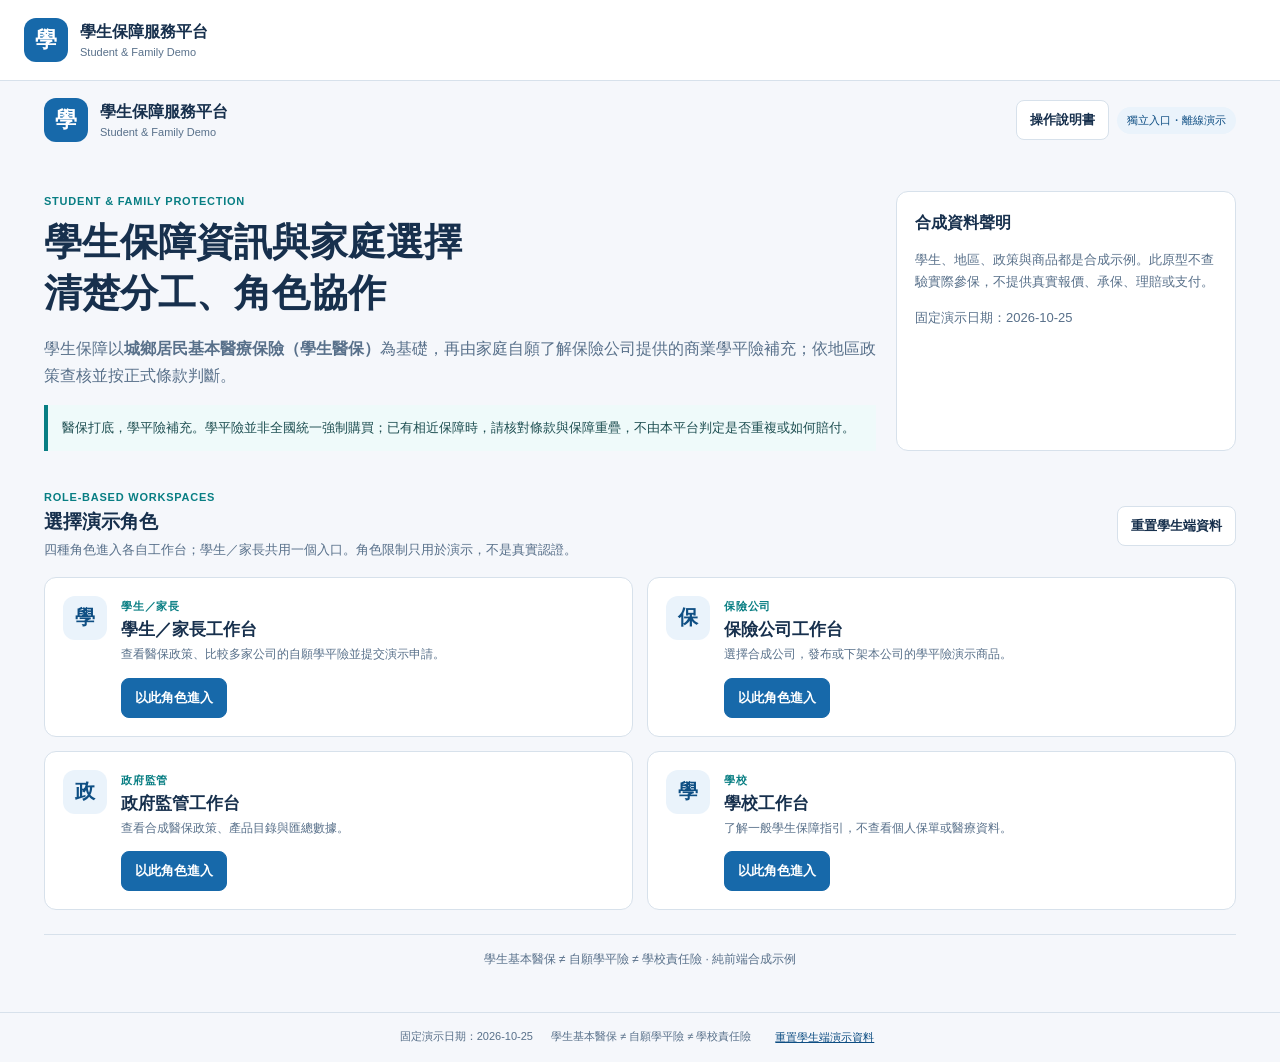
==== site/index.html @ 9c061a11 "Publish student insurance demo Co-authored-by: Copilot App <223556219+Copilot@users.noreply.github.c" ====
<!doctype html>
<html lang="zh-Hant">
<head>
  <meta charset="utf-8">
  <meta name="viewport" content="width=device-width, initial-scale=1">
  <meta name="theme-color" content="#f5f7fb">
  <title>學生保障服務平台｜獨立演示</title>
  <link rel="stylesheet" href="styles.css">
  <script defer src="student.js"></script>
</head>
<body>
  <header class="site-header">
    <a class="brand" href="#/login" aria-label="學生保障服務平台首頁">
      <span class="brand-mark" aria-hidden="true">學</span>
      <span><strong>學生保障服務平台</strong><small>Student &amp; Family Demo</small></span>
    </a>
  </header>

  <div id="app-error" class="notice notice-danger" role="alert" hidden></div>
  <div id="app" aria-live="polite"></div>
  <div id="guide-pointer" class="guide-pointer" hidden aria-hidden="true"></div>
  <button id="guide-launcher" class="guide-launcher" type="button" data-action="reopen-guide" aria-expanded="false" aria-controls="student-guide" hidden>操作說明書 <span id="guide-launcher-step">第 1/7 步</span> · 展開</button>
  <aside id="student-guide" class="student-guide" role="dialog" aria-labelledby="student-guide-title" hidden>
    <header class="guide-titlebar" id="guide-titlebar">
      <div class="guide-title"><span class="eyebrow">ROLE-BASED WALKTHROUGH</span><h2 id="student-guide-title" tabindex="-1">操作說明書・跟隨步驟</h2></div>
      <div class="guide-window-controls">
        <button class="icon-button" type="button" data-action="close-guide" aria-label="最小化操作說明書" title="收起到右下角，保留目前步驟">−</button>
        <button class="icon-button" type="button" data-action="guide-maximize" aria-label="最大化操作說明書" title="最大化操作說明書" aria-pressed="false">□</button>
        <button class="icon-button" type="button" data-action="guide-reset-window" aria-label="恢復操作說明書預設尺寸與位置" title="恢復預設尺寸與位置，不改變步驟">↺</button>
      </div>
    </header>
    <div class="guide-controls">
      <label for="guide-step-select">操作步驟（可直接跳轉）</label>
      <select id="guide-step-select"></select>
      <p>桌面可拖動標題列與八向邊角調整；手機可全螢幕閱讀。收起後可從底部恢復，步驟與閱讀位置會保留。</p>
    </div>
    <div class="guide-content" id="guide-body">
      <p class="guide-role" id="guide-role"></p>
      <h3 id="guide-heading" tabindex="-1"></h3>
      <p id="guide-text"></p>
      <p class="guide-result"><strong>本步完成：</strong><span id="guide-done"></span></p>
      <p class="guide-principle">操作說明只帶你到功能位置，不會自動切換角色、不會填表或提交業務。</p>
    </div>
    <footer class="guide-footer">
      <p id="guide-location" role="status" aria-live="polite"></p>
      <span id="guide-progress" role="status" aria-live="polite"></span>
      <div class="guide-buttons">
        <button type="button" data-action="guide-previous">上一步</button>
        <button type="button" data-action="guide-next">下一步</button>
        <button type="button" class="button" data-action="guide-locate">帶我到這一步・箭頭提示</button>
      </div>
      <p>定位後可繼續閱讀原步驟；收起或按 Esc 會保留閱讀位置。閱讀本身不代表業務進度。</p>
    </footer>
    <span class="guide-resize" data-guide-resize="n" aria-hidden="true"></span>
    <span class="guide-resize" data-guide-resize="s" aria-hidden="true"></span>
    <span class="guide-resize" data-guide-resize="e" aria-hidden="true"></span>
    <span class="guide-resize" data-guide-resize="w" aria-hidden="true"></span>
    <span class="guide-resize" data-guide-resize="nw" aria-hidden="true"></span>
    <span class="guide-resize" data-guide-resize="ne" aria-hidden="true"></span>
    <span class="guide-resize" data-guide-resize="sw" aria-hidden="true"></span>
    <span class="guide-resize" data-guide-resize="se" aria-hidden="true"></span>
  </aside>
  <footer>
    <span>固定演示日期：2026-10-25</span>
    <span>學生基本醫保 ≠ 自願學平險 ≠ 學校責任險</span>
    <button class="text-button" type="button" data-action="reset">重置學生端演示資料</button>
  </footer>
</body>
</html>
---- site/styles.css ----
:root {
  color-scheme: light;
  --ink: #17304d;
  --muted: #58708a;
  --line: #d7e1eb;
  --paper: #fff;
  --canvas: #f5f7fb;
  --blue: #1769aa;
  --blue-dark: #0e4e83;
  --blue-soft: #eaf3fb;
  --teal: #087e83;
  --amber: #805500;
  --amber-soft: #fff5d9;
  --red: #9c2c32;
  font-family: "Segoe UI", "Microsoft JhengHei", sans-serif;
  color: var(--ink);
  background: var(--canvas);
}
* { box-sizing: border-box; }
body { margin: 0; min-width: 320px; background: var(--canvas); }
a { color: var(--blue-dark); }
button, select { font: inherit; }
button, a, select { -webkit-tap-highlight-color: transparent; }
button:focus-visible, a:focus-visible, select:focus-visible { outline: 3px solid #e6a700; outline-offset: 3px; }
.site-header { display: flex; justify-content: space-between; align-items: center; gap: 20px; padding: 18px max(24px, calc((100% - 1240px) / 2)); background: var(--paper); border-bottom: 1px solid var(--line); }
.brand { display: flex; min-width: 0; gap: 12px; align-items: center; color: var(--ink); text-decoration: none; }
.brand > span:last-child { min-width: 0; overflow-wrap: anywhere; }
.brand-mark { display: grid; place-items: center; width: 44px; height: 44px; border-radius: 12px; background: var(--blue); color: white; font-size: 22px; font-weight: 800; }
.brand strong, .brand small { display: block; }
.brand small { margin-top: 3px; color: var(--muted); font-size: 11px; }
.header-actions { display: flex; align-items: center; justify-content: flex-end; flex-wrap: wrap; gap: 8px; }
.role-picker { display: grid; gap: 3px; color: var(--muted); font-size: 11px; }
.role-picker select, select { min-height: 40px; padding: 8px 10px; border: 1px solid var(--line); border-radius: 8px; background: var(--paper); color: var(--ink); }
.button { display: inline-flex; min-height: 40px; align-items: center; justify-content: center; padding: 8px 13px; border: 1px solid var(--blue); border-radius: 8px; background: var(--blue); color: #fff; font-size: 13px; font-weight: 650; text-decoration: none; cursor: pointer; }
.button:hover { background: var(--blue-dark); }
.button.secondary { border-color: var(--line); background: var(--paper); color: var(--ink); }
.button.secondary:hover { border-color: var(--blue); background: var(--blue-soft); }
.button.danger { border-color: #e6b9b9; background: white; color: var(--red); }
.notice { max-width: 1240px; margin: 16px auto; padding: 14px 18px; border: 1px solid #e6c46a; border-radius: 10px; background: var(--amber-soft); color: #513900; font-size: 13px; line-height: 1.65; }
.notice strong, .notice span { display: block; }
.notice-danger { border-color: #e3b2b4; background: #fff0ef; color: #762327; }
.notice-danger strong { margin-bottom: 3px; }
[hidden] { display: none !important; }
.layout { display: grid; grid-template-columns: 220px minmax(0, 1fr); gap: 20px; max-width: 1240px; min-height: calc(100vh - 220px); margin: 0 auto; padding: 4px 0 32px; }
.sidebar { align-self: start; position: sticky; top: 12px; padding: 12px; border: 1px solid var(--line); border-radius: 12px; background: var(--paper); }
.side-title { margin: 4px 8px 10px; color: var(--muted); font-size: 11px; font-weight: 700; letter-spacing: .04em; }
.nav-list { display: grid; gap: 4px; }
.nav-list button { width: 100%; padding: 10px; border: 0; border-radius: 8px; background: transparent; color: var(--ink); text-align: left; cursor: pointer; }
.nav-list button:hover, .nav-list button[aria-current="page"] { background: var(--blue-soft); color: var(--blue-dark); font-weight: 700; }
.content { min-width: 0; }
.page-heading { display: flex; align-items: flex-start; justify-content: space-between; flex-wrap: wrap; gap: 16px; margin: 4px 0 18px; }
.eyebrow { color: var(--teal); font-size: 11px; font-weight: 750; letter-spacing: .07em; text-transform: uppercase; }
h1 { margin: 4px 0 6px; font-size: clamp(24px, 3vw, 34px); }
h2 { margin: 0 0 10px; font-size: 19px; }
h3 { margin: 0 0 8px; font-size: 15px; }
p { line-height: 1.65; }
.muted { color: var(--muted); }
.panel, .card, .metric { min-width: 0; padding: 18px; border: 1px solid var(--line); border-radius: 12px; background: var(--paper); }
.panel { margin-bottom: 14px; }
.grid { display: grid; grid-template-columns: repeat(2, minmax(0, 1fr)); gap: 12px; }
.metrics { display: grid; grid-template-columns: repeat(3, minmax(0, 1fr)); gap: 10px; margin-bottom: 14px; }
.metric span, .metric strong, .metric small { display: block; }
.metric span, .metric small { color: var(--muted); font-size: 12px; }
.metric strong { margin: 8px 0; font-size: 22px; overflow-wrap: anywhere; }
.card-list { display: grid; grid-template-columns: repeat(2, minmax(0, 1fr)); gap: 12px; }
.card h3 { font-size: 16px; }
.card p { margin: 8px 0; font-size: 13px; }
.tags { display: flex; flex-wrap: wrap; gap: 6px; margin: 10px 0; }
.tag { display: inline-flex; padding: 4px 8px; border-radius: 99px; background: var(--blue-soft); color: var(--blue-dark); font-size: 11px; }
.tag.warn { background: var(--amber-soft); color: var(--amber); }
.tag.danger { background: #fff0ef; color: var(--red); }
.field-row { display: flex; flex-wrap: wrap; align-items: end; gap: 12px; }
.field { display: grid; gap: 5px; min-width: 180px; color: var(--muted); font-size: 12px; }
.field select { width: 100%; }
.table-wrap { width: 100%; overflow-x: auto; }
table { width: 100%; border-collapse: collapse; font-size: 13px; }
th, td { min-width: 120px; padding: 10px; border-bottom: 1px solid var(--line); text-align: left; vertical-align: top; line-height: 1.5; }
th { background: #f0f5f9; }
.callout { padding: 12px 14px; border-left: 4px solid var(--teal); background: #effafa; color: #1c4d50; font-size: 13px; line-height: 1.65; }
.callout.warning { border-color: #e4ab24; background: var(--amber-soft); color: #513900; }
.profile { display: grid; grid-template-columns: minmax(0, 1fr) auto; gap: 12px; align-items: start; }
.profile dl { display: grid; grid-template-columns: repeat(2, minmax(0, 1fr)); gap: 8px 16px; margin: 8px 0 0; }
.profile dt { color: var(--muted); font-size: 11px; }
.profile dd { margin: 2px 0 0; font-size: 13px; overflow-wrap: anywhere; }
.profile dl div { min-width: 0; }
.application { display: flex; flex-wrap: wrap; align-items: center; justify-content: space-between; gap: 10px; padding: 12px 0; border-top: 1px solid var(--line); }
.empty { padding: 18px; border: 1px dashed #afc0cf; border-radius: 9px; color: var(--muted); }
.checkline { display: inline-flex; align-items: flex-start; gap: 8px; margin: 10px 0; color: var(--ink); font-size: 13px; line-height: 1.5; }
.checkline input { margin-top: 3px; accent-color: var(--blue); }
.error-text { color: var(--red); font-size: 13px; }
footer { display: flex; justify-content: center; flex-wrap: wrap; gap: 18px; padding: 16px; border-top: 1px solid var(--line); color: var(--muted); font-size: 11px; text-align: center; }
.text-button { border: 0; background: none; color: var(--blue-dark); text-decoration: underline; cursor: pointer; }
.login-page { max-width: 1240px; margin: auto; padding: 0 24px; }
.public-header, .section-title, .login-hero { display: flex; align-items: center; justify-content: space-between; gap: 20px; }
.public-header { min-height: 78px; }
.top-actions { display: flex; flex-wrap: wrap; align-items: center; gap: 8px; }
.demo-chip { padding: 6px 10px; border-radius: 20px; background: var(--blue-soft); color: var(--blue-dark); font-size: 11px; }
.login-hero { align-items: stretch; padding: 32px 0; }
.login-hero > div { flex: 1; }
.login-hero h1 { margin: 8px 0; font-size: clamp(26px, 3vw, 42px); }
.login-hero p, .section-title p { color: var(--muted); line-height: 1.7; }
.login-hero aside { width: min(340px, 36%); padding: 18px; border: 1px solid var(--line); border-radius: 12px; background: var(--paper); line-height: 1.65; }
.login-hero aside p { font-size: 13px; }
.login-section { margin: 4px 0 28px; }
.section-title { margin-bottom: 12px; }
.section-title h2 { margin: 4px 0; }
.section-title p { margin: 4px 0; font-size: 13px; }
.login-grid { display: grid; grid-template-columns: repeat(2, minmax(0, 1fr)); gap: 14px; }
.login-card { display: grid; grid-template-columns: 44px minmax(0, 1fr); align-items: start; gap: 10px 14px; padding: 18px; border: 1px solid var(--line); border-radius: 12px; background: var(--paper); }
.login-card > div:nth-child(2) { min-width: 0; }
.login-card h2 { margin: 4px 0; font-size: 17px; }
.login-card p { margin: 4px 0; color: var(--muted); font-size: 12px; line-height: 1.55; }
.login-card .button { grid-column: 2; justify-self: start; }
.role-mark { display: grid; place-items: center; width: 44px; height: 44px; border-radius: 12px; background: var(--blue-soft); color: var(--blue-dark); font-size: 20px; font-weight: 750; }
.public-footer { margin: 24px 0; padding: 16px; border-top: 1px solid var(--line); color: var(--muted); text-align: center; font-size: 12px; }
.app-shell { display: grid; grid-template-columns: 220px minmax(0, 1fr); min-height: 72vh; border: 1px solid var(--line); border-radius: 12px; overflow: hidden; background: var(--paper); }
.sidebar { display: flex; flex-direction: column; padding: 14px 10px; background: #f0f5f9; border-right: 1px solid var(--line); }
.sidebar-brand { padding: 4px 6px 18px; }
.side-label { margin: 8px; color: var(--muted); font-size: 11px; font-weight: 700; }
.sidebar nav { display: grid; gap: 4px; }
.nav-item { display: flex; align-items: center; gap: 9px; width: 100%; padding: 9px 10px; border: 0; border-radius: 8px; background: transparent; color: var(--ink); text-align: left; cursor: pointer; font-size: 13px; }
.nav-item:hover, .nav-item[aria-current="page"] { background: var(--blue-soft); color: var(--blue-dark); font-weight: 700; }
.nav-icon { display: grid; place-items: center; flex: 0 0 26px; height: 26px; border-radius: 7px; background: white; font-size: 12px; }
.sidebar-note { margin-top: auto; padding: 12px 8px 4px; color: var(--muted); font-size: 11px; }
.main-area { min-width: 0; }
.topbar { display: flex; justify-content: space-between; align-items: center; flex-wrap: wrap; gap: 12px; padding: 12px 18px; border-bottom: 1px solid var(--line); }
.topbar strong, .breadcrumb { display: block; font-size: 12px; }
.breadcrumb { margin-bottom: 3px; color: var(--muted); }
.business-date { color: var(--muted); font-size: 11px; }
.page-content { max-width: 1400px; margin: auto; padding: 20px; }
.synthetic-note { display: flex; flex-wrap: wrap; gap: 8px; margin-top: 20px; padding-top: 12px; border-top: 1px solid var(--line); color: var(--muted); font-size: 11px; }
.page-heading h1 { margin: 4px 0; }
.page-heading p { max-width: 740px; }
.guide-highlight { position: relative; z-index: 1; outline: 4px solid #e6a700 !important; outline-offset: 4px; box-shadow: 0 0 0 8px #fff5d9 !important; }
.student-guide { position: fixed; z-index: 30; inset: 12px 12px 12px auto; display: flex; flex-direction: column; width: min(420px, calc(100vw - 24px)); height: calc(100dvh - 24px); border: 1px solid var(--line); border-radius: 12px; background: var(--paper); box-shadow: 0 16px 46px #16324c33; }
.student-guide[hidden] { display: none; }
.guide-titlebar { display: flex; justify-content: space-between; align-items: center; gap: 8px; padding: 8px 10px; border-bottom: 1px solid var(--line); cursor: move; touch-action: none; user-select: none; }
.guide-title { flex: 1; min-width: 0; }
.guide-titlebar h2 { margin: 2px 0 0; font-size: 17px; }
.guide-window-controls { display: flex; align-items: center; flex-shrink: 0; gap: 2px; }
.icon-button { display: grid; place-items: center; width: 44px; height: 44px; flex-shrink: 0; padding: 0; border: 1px solid var(--line); border-radius: 7px; background: white; color: var(--ink); font-size: 20px; cursor: pointer; touch-action: manipulation; }
.guide-buttons button { min-height: 38px; padding: 7px 10px; border: 1px solid var(--line); border-radius: 8px; background: white; color: var(--ink); cursor: pointer; }
.icon-button:hover { border-color: var(--blue); background: var(--blue-soft); }
.guide-window-controls [data-action="guide-maximize"][aria-pressed="true"] { border-color: var(--blue); color: var(--blue-dark); }
.guide-controls { display: grid; gap: 6px; padding: 10px 14px; color: var(--muted); font-size: 12px; }
.guide-controls p { margin: 2px 0; line-height: 1.5; }
.guide-content { flex: 1; min-height: 0; overflow: auto; padding: 16px; }
.guide-content h3 { margin: 12px 0; font-size: 21px; }
.guide-content p { line-height: 1.7; }
.guide-role { display: inline-block; margin: 0; padding: 4px 9px; border-radius: 7px; background: var(--blue-soft); color: var(--blue-dark); font-size: 12px; font-weight: 700; }
.guide-result { padding: 10px; border-left: 3px solid var(--teal); background: #effafa; font-size: 12px; }
.guide-footer { display: grid; gap: 8px; padding: 10px 14px; border-top: 1px solid var(--line); }
.guide-footer p { margin: 0; color: var(--muted); font-size: 11px; line-height: 1.5; }
#guide-location { color: var(--blue-dark); font-size: 12px; }
.guide-buttons { display: flex; flex-wrap: wrap; gap: 6px; align-items: center; }
.guide-buttons button:disabled { opacity: .45; cursor: default; }
.guide-buttons .button { color: white; }
.guide-resize { position: absolute; z-index: 2; touch-action: none; }
.guide-resize[data-guide-resize="n"], .guide-resize[data-guide-resize="s"] { left: 12px; right: 12px; height: 8px; cursor: ns-resize; }
.guide-resize[data-guide-resize="n"] { top: 0; }
.guide-resize[data-guide-resize="s"] { bottom: 0; }
.guide-resize[data-guide-resize="e"], .guide-resize[data-guide-resize="w"] { top: 12px; bottom: 12px; width: 8px; cursor: ew-resize; }
.guide-resize[data-guide-resize="e"] { right: 0; }
.guide-resize[data-guide-resize="w"] { left: 0; }
.guide-resize:is([data-guide-resize="nw"], [data-guide-resize="ne"], [data-guide-resize="sw"], [data-guide-resize="se"]) { width: 12px; height: 12px; }
.guide-resize[data-guide-resize="nw"] { top: 0; left: 0; cursor: nwse-resize; }
.guide-resize[data-guide-resize="ne"] { top: 0; right: 0; cursor: nesw-resize; }
.guide-resize[data-guide-resize="sw"] { bottom: 0; left: 0; cursor: nesw-resize; }
.guide-resize[data-guide-resize="se"] { right: 0; bottom: 0; border-right: 3px solid #8da3b7; border-bottom: 3px solid #8da3b7; cursor: nwse-resize; }
.guide-launcher { position: fixed; z-index: 31; right: 16px; bottom: 16px; display: flex; gap: 10px; align-items: center; max-width: calc(100% - 32px); padding: 10px 14px; border: 1px solid var(--line); border-radius: 10px; background: var(--paper); color: var(--ink); box-shadow: 0 8px 26px #16324c33; cursor: pointer; }
.guide-launcher[hidden] { display: none; }
.guide-launcher span { color: var(--muted); font-size: 12px; }
.guide-pointer { position: fixed; z-index: 32; pointer-events: none; padding: 5px 9px; border-radius: 7px; background: var(--blue-dark); color: white; font-size: 12px; font-weight: 700; box-shadow: 0 2px 7px #0003; }
.guide-pointer[hidden] { display: none; }
body.guide-open #app { width: calc(100% - min(424px, 38vw)); }
body.guide-open .app-shell { grid-template-columns: 200px minmax(0, 1fr); }
.product-list { display: grid; gap: 10px; }
.market-product { display: grid; grid-template-columns: minmax(130px, 1.1fr) minmax(180px, 1.7fr) minmax(120px, 1fr) minmax(130px, 1fr) auto; gap: 14px; align-items: start; padding: 14px; border: 1px solid var(--line); border-radius: 10px; background: var(--paper); }
.market-product > div { min-width: 0; }
.market-product strong, .market-product small, .field-label { display: block; overflow-wrap: anywhere; }
.market-product small { margin-top: 5px; color: var(--muted); line-height: 1.5; }
.field-label { margin-bottom: 5px; color: var(--muted); font-size: 11px; }
.product-name { display: block; margin-top: 5px; font-size: 13px; }
.product-actions { display: grid; justify-items: start; gap: 8px; }
.compare-toggle { display: inline-flex; min-height: 44px; align-items: center; gap: 7px; cursor: pointer; }
.compare-toggle input { width: 20px; height: 20px; accent-color: var(--blue); }
.product-mobile-details { display: none; }
.comparison-grid { display: grid; grid-template-columns: repeat(auto-fit, minmax(220px, 1fr)); gap: 10px; }
.comparison-product { min-width: 0; padding: 12px; border: 1px solid var(--line); border-radius: 9px; background: #f8fafc; }
.comparison-product h4 { margin: 0 0 10px; overflow-wrap: anywhere; }
.comparison-product dl { display: grid; gap: 8px; margin: 0; }
.comparison-product dt { color: var(--muted); font-size: 11px; }
.comparison-product dd { margin: 2px 0 0; font-size: 13px; line-height: 1.5; overflow-wrap: anywhere; }
@media (max-width: 900px) {
  .site-header { align-items: flex-start; flex-direction: column; padding: 16px 20px; }
  .header-actions { justify-content: flex-start; }
  .notice { margin: 12px 16px; }
  .layout { grid-template-columns: 1fr; gap: 10px; padding: 4px 16px 24px; }
  .sidebar { position: static; overflow-x: auto; padding: 8px; }
  .side-title { display: none; }
  .nav-list { display: flex; width: max-content; min-width: 100%; }
  .nav-list button { width: auto; white-space: nowrap; }
}
@media (max-width: 760px), (max-height: 500px) and (orientation: landscape) {
  .student-guide { inset: auto 0 0; width: 100%; height: min(56vh, var(--student-viewport-height, 100dvh)); height: min(56dvh, var(--student-viewport-height, 100dvh)); padding-bottom: env(safe-area-inset-bottom); border-radius: 14px 14px 0 0; }
  .student-guide.guide-mobile-fullscreen { inset: 0; height: var(--student-viewport-height, 100dvh); padding-top: env(safe-area-inset-top); border-radius: 0; }
  .guide-titlebar { cursor: default; touch-action: auto; }
  .guide-resize { display: none; }
  .guide-titlebar h2 { font-size: 15px; }
  .guide-window-controls { gap: 0; }
  body.guide-open #app { width: 100%; }
  body.guide-open .app-shell { grid-template-columns: 1fr; }
  .login-grid { grid-template-columns: 1fr; }
  .sidebar nav { display: flex; flex-wrap: wrap; width: 100%; min-width: 0; gap: 4px; }
  .nav-item { flex: 1 1 140px; min-width: 0; justify-content: flex-start; min-height: 44px; white-space: normal; overflow-wrap: anywhere; }
  .market-product { grid-template-columns: minmax(0, 1fr); gap: 8px; padding: 12px; }
  .product-terms, .product-source, .product-coverage small { display: none; }
  .product-actions { display: flex; flex-wrap: wrap; align-items: center; }
  .product-mobile-details { display: block; grid-column: 1 / -1; margin-top: 2px; padding-top: 8px; border-top: 1px solid var(--line); }
  .product-mobile-details summary { min-height: 44px; display: flex; align-items: center; color: var(--blue-dark); font-weight: 650; cursor: pointer; }
  .product-mobile-details p { margin: 7px 0; font-size: 13px; overflow-wrap: anywhere; }
  .product-actions .button { min-height: 44px; }
  .compare-results { overflow-wrap: anywhere; }
  .guide-buttons button { min-height: 44px; }
}
@media (max-width: 560px) {
  .header-actions { width: 100%; align-items: stretch; }
  .role-picker { flex: 1 1 100%; }
  .role-picker select { width: 100%; }
  .header-actions .button { flex: 1 1 auto; font-size: 12px; }
  .login-page { padding: 0 16px; }
  .login-hero { align-items: stretch; flex-direction: column; padding: 20px 0; }
  .login-hero aside { width: 100%; }
  .login-grid { grid-template-columns: 1fr; }
  .section-title { align-items: flex-start; flex-direction: column; }
  .app-shell { grid-template-columns: 1fr; border-radius: 0; border-inline: 0; }
  .sidebar { position: sticky; z-index: 2; top: 0; padding: 6px; border-right: 0; border-bottom: 1px solid var(--line); }
  .sidebar-brand, .side-label, .sidebar-note { display: none; }
  .sidebar nav { display: flex; flex-wrap: wrap; width: 100%; min-width: 0; overflow: visible; }
  .nav-item { width: auto; flex: 1 1 auto; white-space: normal; }
  .topbar { align-items: flex-start; padding: 10px; }
  .top-actions { gap: 4px; }
  .top-actions { width: 100%; }
  .top-actions .button { min-height: 44px; padding: 6px 8px; }
  .business-date { align-self: center; }
  .page-content { padding: 14px 10px; }
  .grid, .card-list, .metrics { grid-template-columns: 1fr; }
  .page-heading { margin-top: 0; }
  .panel, .card { padding: 14px; }
  .profile { grid-template-columns: 1fr; }
  .profile dl { grid-template-columns: 1fr 1fr; }
  .field { min-width: 100%; }
  .field-row { align-items: stretch; }
  .guide-buttons { gap: 8px; }
  .guide-buttons .button { flex: 1 1 100%; }
  footer { gap: 8px 16px; }
}
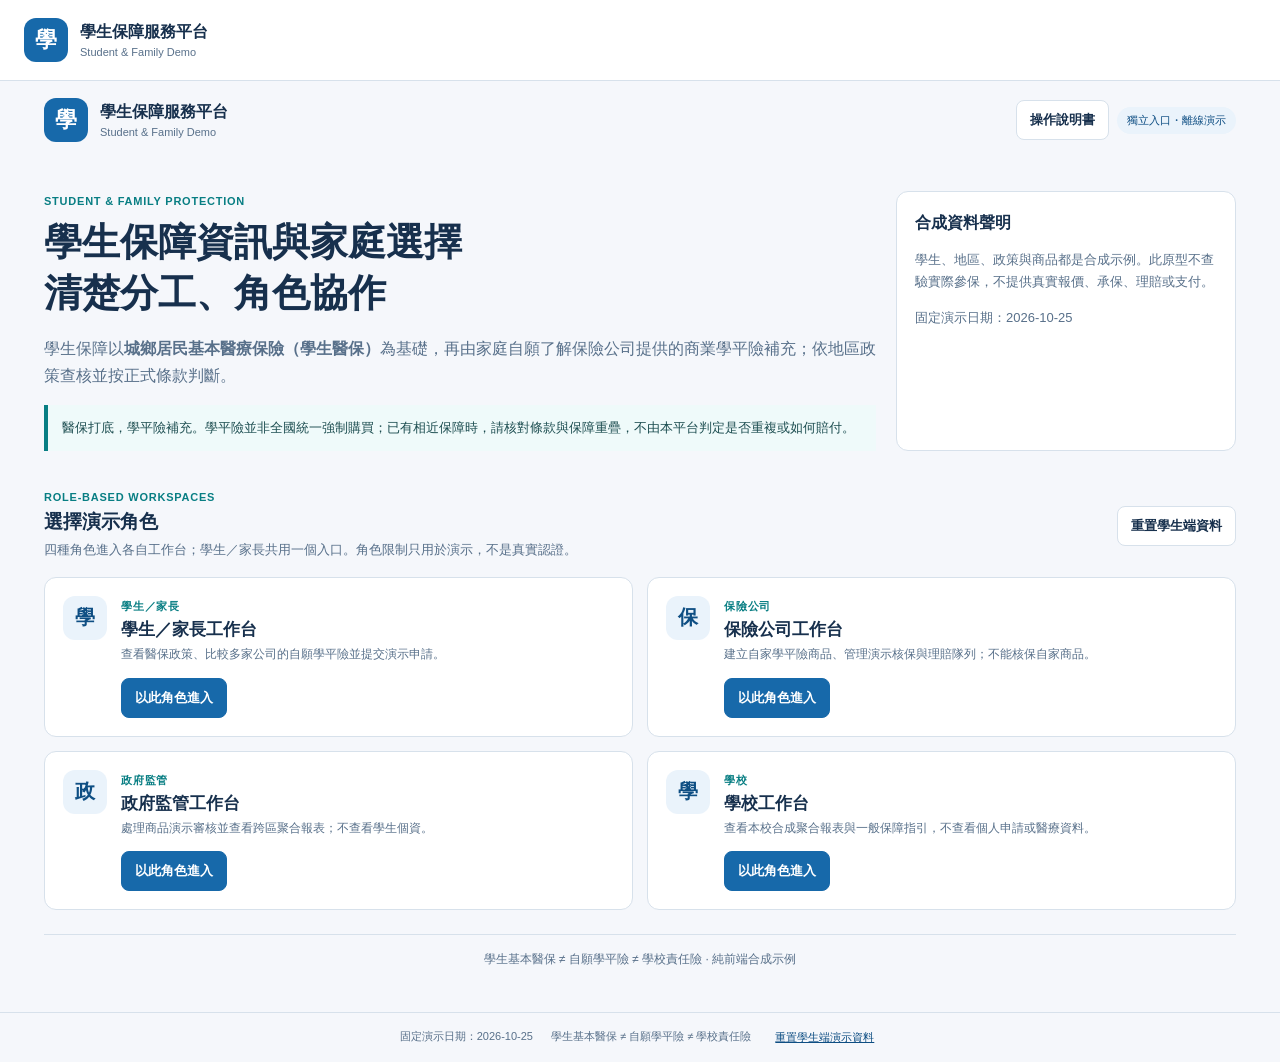
==== commit 116686e0: "Fix legacy student save migration Co-authored-by: Copilot App <223556219+Copilot@users.noreply.githu" ====
--- a/site/index.html
+++ b/site/index.html
@@ -17,6 +17,18 @@
   </header>
 
   <div id="app-error" class="notice notice-danger" role="alert" hidden></div>
+  <div id="student-storage-recovery" class="notice" hidden>
+    <h2>安全保留與恢復學生端存檔</h2>
+    <p>目前存檔仍保留在此瀏覽器，尚未修改。先下載原始備份；備份可能含本機演示進度，請勿公開分享。</p>
+    <p id="student-storage-diagnostics" class="muted" role="status"></p>
+    <button id="export-student-storage" class="button secondary" type="button">下載原始學生端存檔備份</button>
+    <button id="export-student-diagnostics" class="button secondary" type="button">下載脫敏診斷檔</button>
+    <label class="checkline"><input id="confirm-student-backup" type="checkbox">我已將原始存檔備份保存到本機，確認後才恢復。</label>
+    <label class="field">選擇先前匯出的學生端 JSON 備份<input id="import-student-backup" type="file" accept=".json,application/json"></label>
+    <button id="restore-student-backup" class="button" type="button" disabled>驗證並恢復備份</button>
+    <p id="student-recovery-status" role="status" aria-live="polite"></p>
+    <p>未知格式會保持原樣。若備份仍無法驗證，請保留原始備份與脫敏診斷檔，經專案維護者提供的私密支援管道聯絡；不要公開貼出存檔內容。</p>
+  </div>
   <div id="app" aria-live="polite"></div>
   <div id="guide-pointer" class="guide-pointer" hidden aria-hidden="true"></div>
   <button id="guide-launcher" class="guide-launcher" type="button" data-action="reopen-guide" aria-expanded="false" aria-controls="student-guide" hidden>操作說明書 <span id="guide-launcher-step">第 1/7 步</span> · 展開</button>
--- a/site/styles.css
+++ b/site/styles.css
@@ -191,6 +191,36 @@
 .comparison-product dl { display: grid; gap: 8px; margin: 0; }
 .comparison-product dt { color: var(--muted); font-size: 11px; }
 .comparison-product dd { margin: 2px 0 0; font-size: 13px; line-height: 1.5; overflow-wrap: anywhere; }
+.workflow-list { display: grid; gap: 10px; }
+.workflow-card { min-width: 0; margin: 10px 0; padding: 14px; border: 1px solid var(--line); border-radius: 10px; background: var(--paper); }
+.workflow-card h3 { overflow-wrap: anywhere; }
+.workflow-card p { margin: 7px 0; font-size: 13px; line-height: 1.55; overflow-wrap: anywhere; }
+.workflow-card-heading { display: flex; justify-content: space-between; align-items: flex-start; gap: 10px; }
+.workflow-card-heading > * { min-width: 0; }
+.workflow-card-heading h3 { margin-top: 6px; }
+.workflow-actions { display: flex; flex-wrap: wrap; align-items: center; gap: 8px; margin-top: 10px; }
+.workflow-actions .button { min-height: 44px; }
+.status-strip { padding: 9px 11px; border-left: 3px solid var(--teal); background: #effafa; color: #1c4d50; }
+.action-fieldset { display: flex; flex-wrap: wrap; align-items: center; gap: 6px 12px; margin: 10px 0; padding: 10px; border: 1px solid var(--line); border-radius: 8px; }
+.action-fieldset legend { padding: 0 5px; color: var(--muted); font-size: 12px; }
+.action-fieldset .field { flex: 1 1 180px; }
+.workflow-form, .product-editor { display: grid; grid-template-columns: repeat(2, minmax(0, 1fr)); gap: 10px 14px; margin-top: 12px; }
+.workflow-form .field, .product-editor .field { min-width: 0; }
+.workflow-form input, .product-editor input { width: 100%; min-height: 42px; padding: 8px 10px; border: 1px solid var(--line); border-radius: 8px; color: var(--ink); font: inherit; }
+.product-editor .field-row { grid-column: 1 / -1; }
+.product-editor .action-fieldset, .product-editor > .button { grid-column: 1 / -1; }
+.report-filters { display: grid; grid-template-columns: repeat(4, minmax(0, 1fr)); gap: 10px; }
+.report-filters .field { min-width: 0; }
+.bar-chart { display: grid; gap: 9px; }
+.bar-row { display: grid; grid-template-columns: 74px minmax(60px, 1fr) minmax(190px, 1.4fr); align-items: center; gap: 10px; font-size: 12px; }
+.bar-row > span { color: var(--muted); }
+.bar-row > strong { font-size: 11px; font-weight: 600; }
+.bar-track { height: 12px; overflow: hidden; border-radius: 999px; background: #eaf0f5; }
+.bar-track i { display: block; height: 100%; border-radius: inherit; background: linear-gradient(90deg, var(--blue), var(--teal)); }
+.state-grid { display: grid; grid-template-columns: repeat(3, minmax(0, 1fr)); gap: 8px; }
+.state-grid > div { display: flex; justify-content: space-between; align-items: center; gap: 8px; min-width: 0; padding: 9px; border: 1px solid var(--line); border-radius: 8px; }
+.state-grid span { font-size: 12px; overflow-wrap: anywhere; }
+.state-grid strong { font-size: 16px; }
 @media (max-width: 900px) {
   .site-header { align-items: flex-start; flex-direction: column; padding: 16px 20px; }
   .header-actions { justify-content: flex-start; }
@@ -221,6 +251,11 @@
   .product-mobile-details p { margin: 7px 0; font-size: 13px; overflow-wrap: anywhere; }
   .product-actions .button { min-height: 44px; }
   .compare-results { overflow-wrap: anywhere; }
+  .workflow-form, .product-editor { grid-template-columns: 1fr; }
+  .report-filters { grid-template-columns: repeat(2, minmax(0, 1fr)); }
+  .bar-row { grid-template-columns: 60px minmax(35px, 1fr); }
+  .bar-row > strong { grid-column: 2; }
+  .state-grid { grid-template-columns: repeat(2, minmax(0, 1fr)); }
   .guide-buttons button { min-height: 44px; }
 }
 @media (max-width: 560px) {
@@ -245,6 +280,8 @@
   .business-date { align-self: center; }
   .page-content { padding: 14px 10px; }
   .grid, .card-list, .metrics { grid-template-columns: 1fr; }
+  .report-filters, .state-grid { grid-template-columns: 1fr; }
+  .workflow-card-heading { flex-direction: column; }
   .page-heading { margin-top: 0; }
   .panel, .card { padding: 14px; }
   .profile { grid-template-columns: 1fr; }
